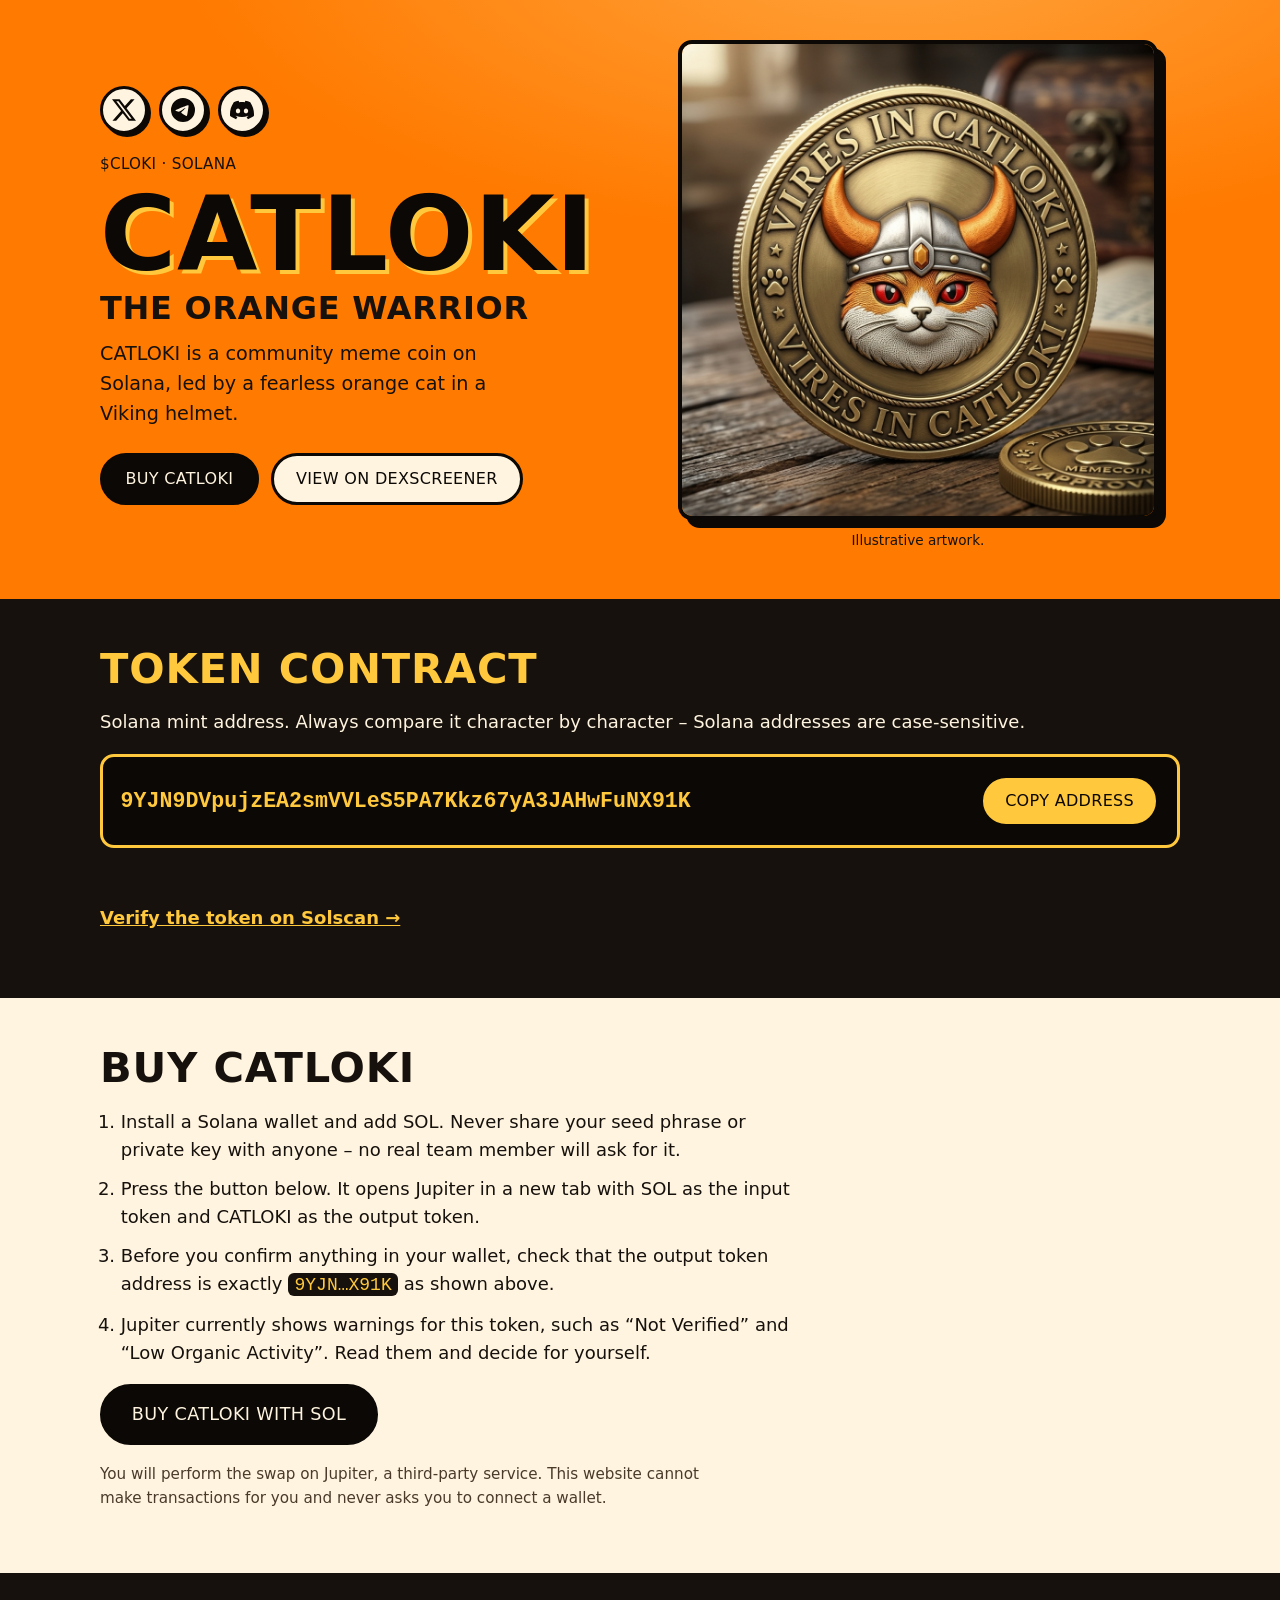
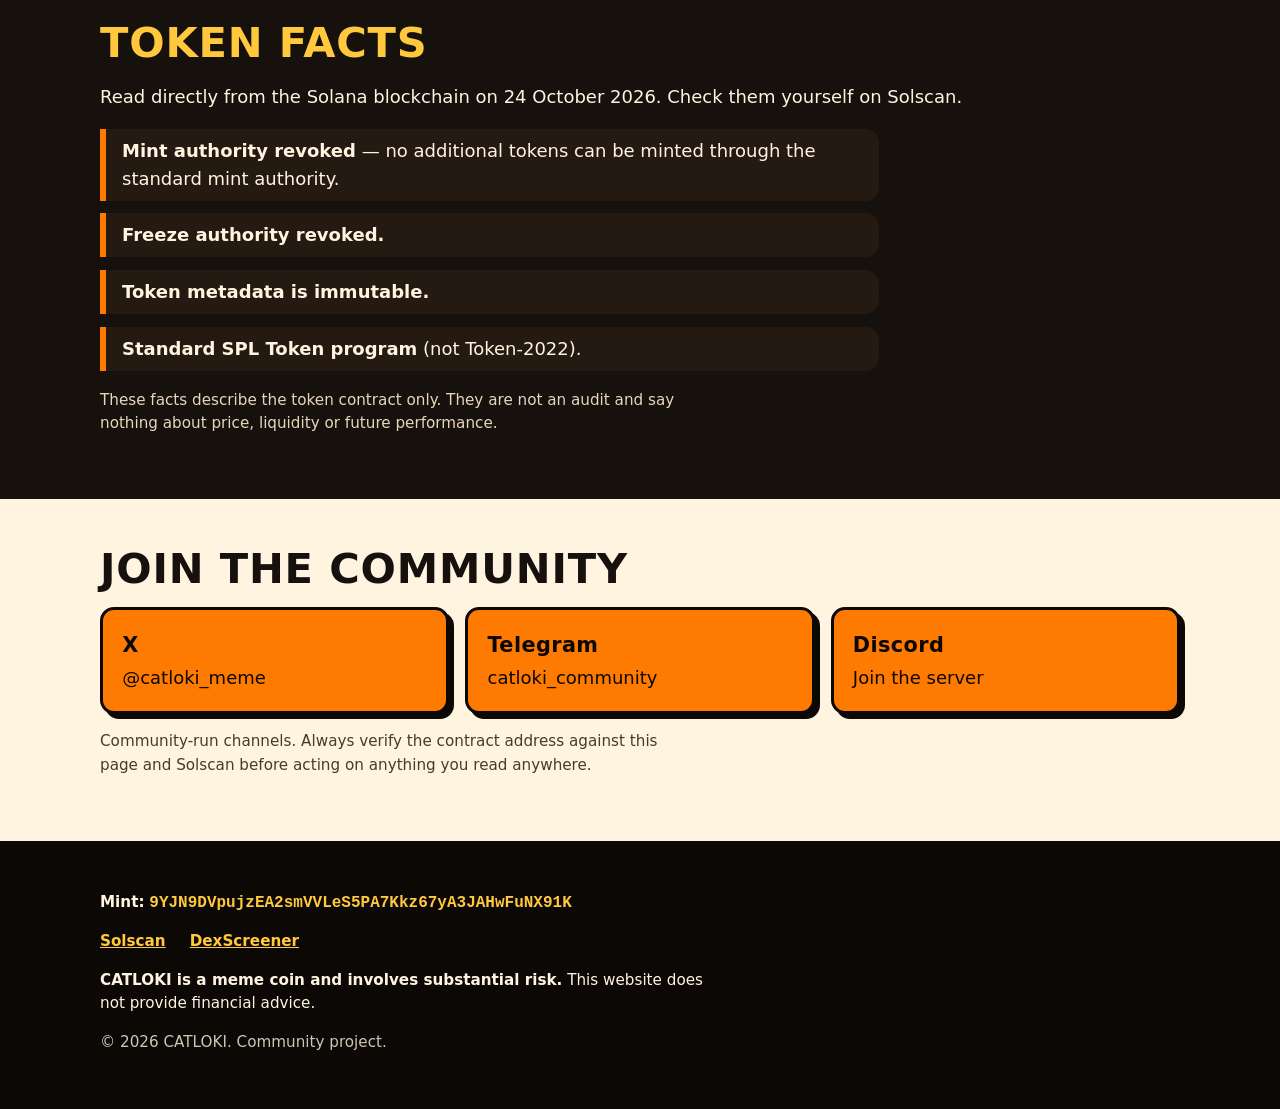
==== index.html @ e26f4685 "Initial CATLOKI website Co-Authored-By: Claude Sonnet 5.5 <noreply@anthropic.com>" ====
<!doctype html>
<html lang="en">
<head>
  <meta charset="utf-8">
  <meta name="viewport" content="width=device-width, initial-scale=1">
  <title>CATLOKI (CLOKI) – The Orange Warrior on Solana</title>
  <meta name="description" content="CATLOKI is a community meme coin on Solana. Check the mint address, verify the token on Solscan and join the community. Meme coin, not financial advice.">
  <meta name="theme-color" content="#ff7a00">
  <link rel="canonical" href="https://catloki.com/">
  <link rel="icon" type="image/png" href="assets/favicon-128.png">
  <meta property="og:type" content="website">
  <meta property="og:title" content="CATLOKI (CLOKI) – The Orange Warrior on Solana">
  <meta property="og:description" content="A community meme coin on Solana. Verify the contract address before you do anything.">
  <meta property="og:url" content="https://catloki.com/">
  <meta property="og:image" content="https://catloki.com/assets/catloki-coin-3d.png">
  <meta name="twitter:card" content="summary">
  <meta name="twitter:title" content="CATLOKI (CLOKI) – The Orange Warrior on Solana">
  <meta name="twitter:image" content="https://catloki.com/assets/catloki-coin-3d.png">
  <link rel="stylesheet" href="css/style.css">
</head>
<body>
  <a class="skip" href="#contract">Skip to contract address</a>

  <header class="hero">
    <div class="wrap hero-grid">
      <div class="hero-copy">
        <nav class="social-top" aria-label="Community links">
        <a class="social-ico" href="https://x.com/catloki_meme" target="_blank" rel="noopener noreferrer" aria-label="CATLOKI on X" title="CATLOKI on X"><svg viewBox="0 0 24 24" width="24" height="24" aria-hidden="true" focusable="false"><path fill="currentColor" d="M18.901 1.153h3.68l-8.04 9.19L24 22.846h-7.406l-5.8-7.584-6.638 7.584H.474l8.6-9.83L0 1.154h7.594l5.243 6.932ZM17.61 20.644h2.039L6.486 3.24H4.298Z"/></svg></a>
        <a class="social-ico" href="https://t.me/catloki_community" target="_blank" rel="noopener noreferrer" aria-label="CATLOKI on Telegram" title="CATLOKI on Telegram"><svg viewBox="0 0 24 24" width="24" height="24" aria-hidden="true" focusable="false"><path fill="currentColor" d="M11.944 0A12 12 0 0 0 0 12a12 12 0 0 0 12 12 12 12 0 0 0 12-12A12 12 0 0 0 12 0a12 12 0 0 0-.056 0zm4.962 7.224c.1-.002.321.023.465.14a.506.506 0 0 1 .171.325c.016.093.036.306.02.472-.18 1.898-.962 6.502-1.36 8.627-.168.9-.499 1.201-.82 1.23-.696.065-1.225-.46-1.9-.902-1.056-.693-1.653-1.124-2.678-1.8-1.185-.78-.417-1.21.258-1.91.177-.184 3.247-2.977 3.307-3.23.007-.032.014-.15-.056-.212s-.174-.041-.249-.024c-.106.024-1.793 1.14-5.061 3.345-.48.33-.913.49-1.302.48-.428-.008-1.252-.241-1.865-.44-.752-.245-1.349-.374-1.297-.789.027-.216.325-.437.893-.663 3.498-1.524 5.83-2.529 6.998-3.014 3.332-1.386 4.025-1.627 4.476-1.635z"/></svg></a>
        <a class="social-ico" href="https://discord.gg/zsGhhvhjka" target="_blank" rel="noopener noreferrer" aria-label="CATLOKI on Discord" title="CATLOKI on Discord"><svg viewBox="0 0 24 24" width="24" height="24" aria-hidden="true" focusable="false"><path fill="currentColor" d="M20.317 4.3698a19.7913 19.7913 0 00-4.8851-1.5152.0741.0741 0 00-.0785.0371c-.211.3753-.4447.8648-.6083 1.2495-1.8447-.2762-3.68-.2762-5.4868 0-.1636-.3933-.4058-.8742-.6177-1.2495a.077.077 0 00-.0785-.037 19.7363 19.7363 0 00-4.8852 1.515.0699.0699 0 00-.0321.0277C.5334 9.0458-.319 13.5799.0992 18.0578a.0824.0824 0 00.0312.0561c2.0528 1.5076 4.0413 2.4228 5.9929 3.0294a.0777.0777 0 00.0842-.0276c.4616-.6304.8731-1.2952 1.226-1.9942a.076.076 0 00-.0416-.1057c-.6528-.2476-1.2743-.5495-1.8722-.8923a.077.077 0 01-.0076-.1277c.1258-.0943.2517-.1923.3718-.2914a.0743.0743 0 01.0776-.0105c3.9278 1.7933 8.18 1.7933 12.0614 0a.0739.0739 0 01.0785.0095c.1202.099.246.1981.3728.2924a.077.077 0 01-.0066.1276 12.2986 12.2986 0 01-1.873.8914.0766.0766 0 00-.0407.1067c.3604.698.7719 1.3628 1.225 1.9932a.076.076 0 00.0842.0286c1.961-.6067 3.9495-1.5219 6.0023-3.0294a.077.077 0 00.0313-.0552c.5004-5.177-.8382-9.6739-3.5485-13.6604a.061.061 0 00-.0312-.0286zM8.02 15.3312c-1.1825 0-2.1569-1.0857-2.1569-2.419 0-1.3332.9555-2.4189 2.157-2.4189 1.2108 0 2.1757 1.0952 2.1568 2.419 0 1.3332-.9555 2.4189-2.1569 2.4189zm7.9748 0c-1.1825 0-2.1569-1.0857-2.1569-2.419 0-1.3332.9554-2.4189 2.1569-2.4189 1.2108 0 2.1757 1.0952 2.1568 2.419 0 1.3332-.946 2.4189-2.1568 2.4189Z"/></svg></a>
        </nav>
        <p class="eyebrow">$CLOKI &middot; Solana</p>
        <h1><span class="word">CATLOKI</span><span class="tag">THE ORANGE WARRIOR</span></h1>
        <p class="lead">CATLOKI is a community meme coin on Solana, led by a fearless orange cat in a Viking helmet.</p>
        <p class="cta-row">
          <a class="btn btn-primary" href="#buy">BUY CATLOKI</a>
          <a class="btn btn-secondary" id="dexscreener-cta" href="https://dexscreener.com/solana/DnWUJKTfa6FLyyU9wyEUUSgaQe94zfMzuGxfryHNkA8P" target="_blank" rel="noopener noreferrer">VIEW ON DEXSCREENER</a>
        </p>
      </div>
      <figure class="hero-art">
        <img src="assets/catloki-coin-3d.png" width="1024" height="1024" decoding="async" fetchpriority="high" alt="CATLOKI 3D bronze coin emblem featuring the Viking cat and the inscription VIRES IN CATLOKI">
        <figcaption>Illustrative artwork.</figcaption>
      </figure>
    </div>
  </header>

  <main>
    <section id="contract" class="panel dark" aria-labelledby="contract-h">
      <div class="wrap">
        <h2 id="contract-h">TOKEN CONTRACT</h2>
        <p>Solana mint address. Always compare it character by character &ndash; Solana addresses are case-sensitive.</p>
        <div class="contract-box">
          <code id="mint" class="mint">9YJN9DVpujzEA2smVVLeS5PA7Kkz67yA3JAHwFuNX91K</code>
          <button type="button" class="btn btn-gold" id="copy-btn" data-copy="9YJN9DVpujzEA2smVVLeS5PA7Kkz67yA3JAHwFuNX91K">COPY ADDRESS</button>
        </div>
        <p id="copy-status" class="status" role="status" aria-live="polite"></p>
        <p><a class="link" href="https://solscan.io/token/9YJN9DVpujzEA2smVVLeS5PA7Kkz67yA3JAHwFuNX91K" target="_blank" rel="noopener noreferrer">Verify the token on Solscan &rarr;</a></p>
      </div>
    </section>

    <section id="buy" class="panel light" aria-labelledby="buy-h">
      <div class="wrap">
        <h2 id="buy-h">BUY CATLOKI</h2>
        <ol class="steps">
          <li>Install a Solana wallet and add SOL. Never share your seed phrase or private key with anyone &ndash; no real team member will ask for it.</li>
          <li>Press the button below. It opens Jupiter in a new tab with SOL as the input token and CATLOKI as the output token.</li>
          <li>Before you confirm anything in your wallet, check that the output token address is exactly <code class="inline">9YJN…X91K</code> as shown above.</li>
          <li>Jupiter currently shows warnings for this token, such as &ldquo;Not Verified&rdquo; and &ldquo;Low Organic Activity&rdquo;. Read them and decide for yourself.</li>
        </ol>
        <p><a class="btn btn-primary btn-wide" id="jupiter-btn" href="https://jup.ag/swap?sell=So11111111111111111111111111111111111111112&amp;buy=9YJN9DVpujzEA2smVVLeS5PA7Kkz67yA3JAHwFuNX91K" target="_blank" rel="noopener noreferrer">BUY CATLOKI WITH SOL</a></p>
        <p class="note">You will perform the swap on Jupiter, a third-party service. This website cannot make transactions for you and never asks you to connect a wallet.</p>
      </div>
    </section>

    <section id="facts" class="panel dark" aria-labelledby="facts-h">
      <div class="wrap">
        <h2 id="facts-h">TOKEN FACTS</h2>
        <p>Read directly from the Solana blockchain on 24 October 2026. Check them yourself on Solscan.</p>
        <ul class="facts">
          <li><strong>Mint authority revoked</strong> &mdash; no additional tokens can be minted through the standard mint authority.</li>
          <li><strong>Freeze authority revoked.</strong></li>
          <li><strong>Token metadata is immutable.</strong></li>
          <li><strong>Standard SPL Token program</strong> (not Token-2022).</li>
        </ul>
        <p class="note-dark">These facts describe the token contract only. They are not an audit and say nothing about price, liquidity or future performance.</p>
      </div>
    </section>

    <section id="community" class="panel light" aria-labelledby="community-h">
      <div class="wrap">
        <h2 id="community-h">JOIN THE COMMUNITY</h2>
        <ul class="cards">
          <li><a class="card" href="https://x.com/catloki_meme" target="_blank" rel="noopener noreferrer"><strong>X</strong><span>@catloki_meme</span></a></li>
          <li><a class="card" href="https://t.me/catloki_community" target="_blank" rel="noopener noreferrer"><strong>Telegram</strong><span>catloki_community</span></a></li>
          <li><a class="card" href="https://discord.gg/zsGhhvhjka" target="_blank" rel="noopener noreferrer"><strong>Discord</strong><span>Join the server</span></a></li>
        </ul>
        <p class="note">Community-run channels. Always verify the contract address against this page and Solscan before acting on anything you read anywhere.</p>
      </div>
    </section>
  </main>

  <footer class="footer">
    <div class="wrap">
      <p class="footer-mint"><span>Mint:</span> <code>9YJN9DVpujzEA2smVVLeS5PA7Kkz67yA3JAHwFuNX91K</code></p>
      <p class="footer-links">
        <a href="https://solscan.io/token/9YJN9DVpujzEA2smVVLeS5PA7Kkz67yA3JAHwFuNX91K" target="_blank" rel="noopener noreferrer">Solscan</a>
        <a href="https://dexscreener.com/solana/DnWUJKTfa6FLyyU9wyEUUSgaQe94zfMzuGxfryHNkA8P" target="_blank" rel="noopener noreferrer">DexScreener</a>
      </p>
      <p class="risk"><strong>CATLOKI is a meme coin and involves substantial risk.</strong> This website does not provide financial advice.</p>
      <p class="copy">&copy; 2026 CATLOKI. Community project.</p>
    </div>
  </footer>
  <script src="js/main.js" defer></script>
</body>
</html>
---- css/style.css ----
:root{--orange:#ff7a00;--orange-d:#e85d00;--charcoal:#16110c;--black:#0b0805;--gold:#ffc83d;--cream:#fff4e0;--r:14px}
*{box-sizing:border-box}
html{scroll-behavior:smooth}
body{margin:0;background:var(--orange);color:var(--charcoal);font:18px/1.55 system-ui,-apple-system,"Segoe UI",Roboto,Helvetica,Arial,sans-serif;-webkit-text-size-adjust:100%}
h1,h2,.btn,.eyebrow,.card strong{font-family:"Arial Black","Impact",system-ui,sans-serif;letter-spacing:.02em}
.wrap{width:min(1080px,100% - 2rem);margin-inline:auto}
.skip{position:absolute;left:-999px;top:0;background:var(--black);color:#fff;padding:.6rem 1rem;z-index:10}
.skip:focus{left:.5rem;top:.5rem}
a:focus-visible,button:focus-visible{outline:3px solid var(--black);outline-offset:3px}
.dark a:focus-visible,.footer a:focus-visible,.dark button:focus-visible{outline-color:var(--gold)}

.hero{padding:2.5rem 0 3rem;background:radial-gradient(1200px 500px at 70% -10%,#ffa43d 0,transparent 60%),var(--orange)}
.hero-grid{display:grid;gap:2rem;align-items:center}
.eyebrow{margin:0 0 .5rem;font-size:.95rem;text-transform:uppercase}
h1{margin:0 0 1rem;line-height:.95}
h1 .word{display:block;font-size:clamp(3rem,13vw,6.5rem);color:var(--black);text-shadow:4px 4px 0 var(--gold)}
h1 .tag{display:block;margin-top:.6rem;font-size:clamp(1.15rem,4.6vw,2rem);color:var(--charcoal)}
.lead{font-size:1.2rem;max-width:34ch;margin:0 0 1.5rem}
.cta-row{display:flex;flex-wrap:wrap;gap:.75rem;margin:0}
.hero-art{margin:0;justify-self:center;width:min(100%,480px)}
.hero-art figcaption{margin-top:.6rem;font-size:.85rem;text-align:center;color:var(--charcoal)}
.hero-art img{display:block;width:100%;height:auto;aspect-ratio:1/1;border:4px solid var(--black);border-radius:var(--r);box-shadow:8px 8px 0 var(--black);background:var(--black)}
@media (prefers-reduced-motion:no-preference){.hero-art{animation:float 6s ease-in-out infinite}@keyframes float{50%{transform:translateY(-8px)}}}
@media (min-width:860px){.hero-grid{grid-template-columns:1fr 1fr}}

.btn{display:inline-block;padding:.9rem 1.4rem;border:3px solid var(--black);border-radius:999px;text-decoration:none;font-size:1rem;cursor:pointer;line-height:1.1;text-align:center;transition:transform .12s}
.btn:hover{transform:translateY(-2px)}
.btn-primary{background:var(--black);color:var(--cream)}
.btn-secondary{background:var(--cream);color:var(--black)}
.btn-gold{background:var(--gold);color:var(--black)}
.btn-wide{padding:1.1rem 1.8rem;font-size:1.1rem}

.panel{padding:3rem 0}
.dark{background:var(--charcoal);color:var(--cream)}
.light{background:var(--cream);color:var(--charcoal)}
h2{margin:0 0 1rem;font-size:clamp(1.7rem,5vw,2.6rem);line-height:1.05}
.dark h2{color:var(--gold)}
.contract-box{display:flex;flex-direction:column;gap:1rem;background:var(--black);border:3px solid var(--gold);border-radius:var(--r);padding:1.1rem}
.mint,.footer code{font:600 1rem/1.4 ui-monospace,SFMono-Regular,Menlo,Consolas,monospace;word-break:break-all;color:var(--gold)}
.mint{font-size:clamp(.95rem,3.6vw,1.35rem)}
@media (min-width:760px){.contract-box{flex-direction:row;align-items:center;justify-content:space-between}}
.status{min-height:1.6em;font-weight:700;color:var(--gold);margin:.6rem 0}
.status.err{color:#ff9a8a}
.link{color:var(--gold);font-weight:700}
.steps{padding-left:1.3rem;max-width:62ch}
.steps li{margin-bottom:.7rem}
.inline{background:var(--charcoal);color:var(--gold);padding:.1rem .4rem;border-radius:6px;font-family:ui-monospace,Menlo,Consolas,monospace}
.note{max-width:62ch;font-size:.95rem;color:#4a3a2a}
.note-dark{max-width:62ch;font-size:.95rem;color:#e6d6bd}
.facts{list-style:none;padding:0;display:grid;gap:.8rem;max-width:68ch}
.facts li{border-left:6px solid var(--orange);padding:.5rem 0 .5rem 1rem;background:#241a11;border-radius:0 var(--r) var(--r) 0}
.cards{list-style:none;padding:0;margin:0 0 1rem;display:grid;gap:1rem}
@media (min-width:700px){.cards{grid-template-columns:repeat(3,1fr)}}
.card{display:flex;flex-direction:column;gap:.2rem;padding:1.2rem;border:3px solid var(--black);border-radius:var(--r);background:var(--orange);color:var(--black);text-decoration:none;box-shadow:5px 5px 0 var(--black);height:100%}
a.card:hover{transform:translate(-2px,-2px)}
.card strong{font-size:1.3rem}
.card-off{background:#e8dcc6;border-style:dashed;box-shadow:none;color:#5b4b38}
.footer{background:var(--black);color:var(--cream);padding:2.2rem 0 2.6rem;font-size:.95rem}
.footer a{color:var(--gold);margin-right:1.2rem;font-weight:700}
.footer-mint span{font-weight:700}
.risk{max-width:64ch}
.copy{opacity:.8}


.social-top{display:flex;gap:.7rem;margin:0 0 1.2rem}
.social-ico{display:inline-flex;align-items:center;justify-content:center;width:48px;height:48px;border:3px solid var(--black);border-radius:50%;background:var(--cream);color:var(--black);box-shadow:3px 3px 0 var(--black);transition:transform .12s,background .12s}
.social-ico svg{width:24px;height:24px;display:block}
.social-ico:hover{background:var(--gold);transform:translate(-2px,-2px)}
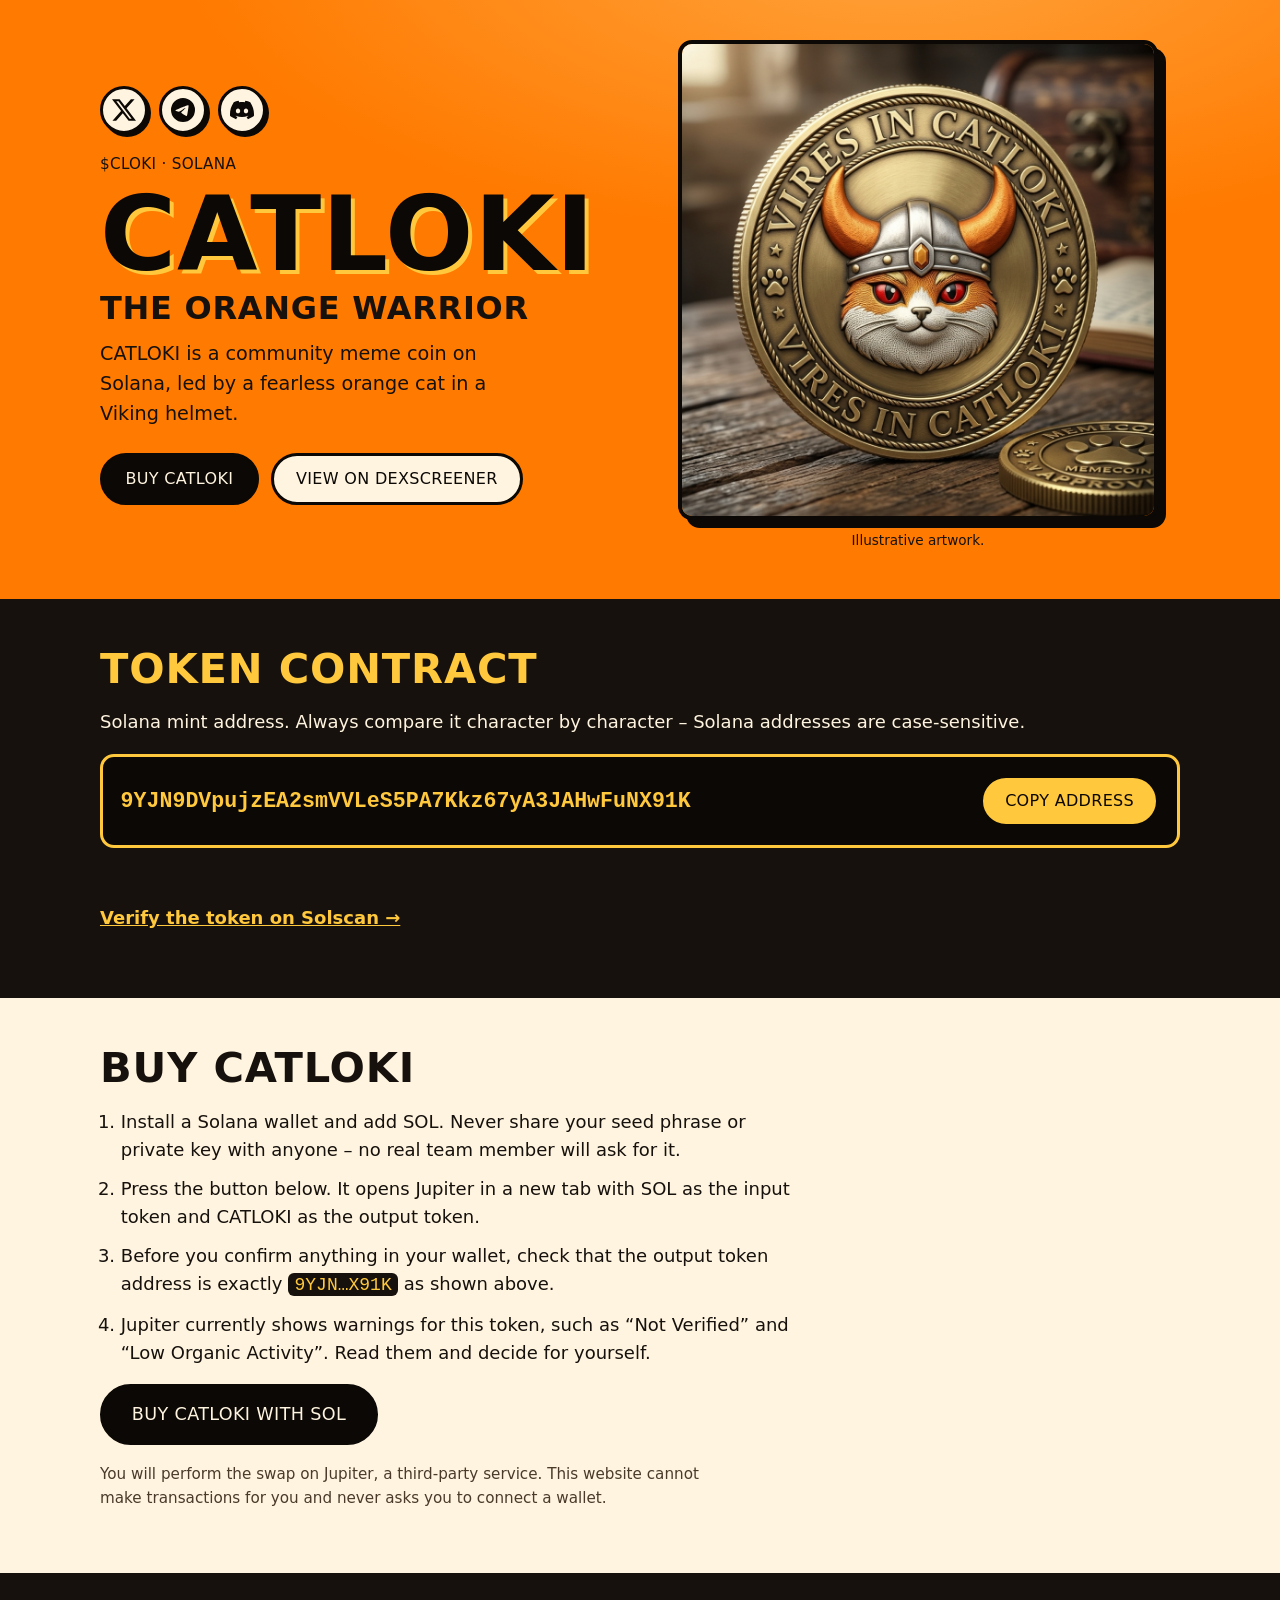
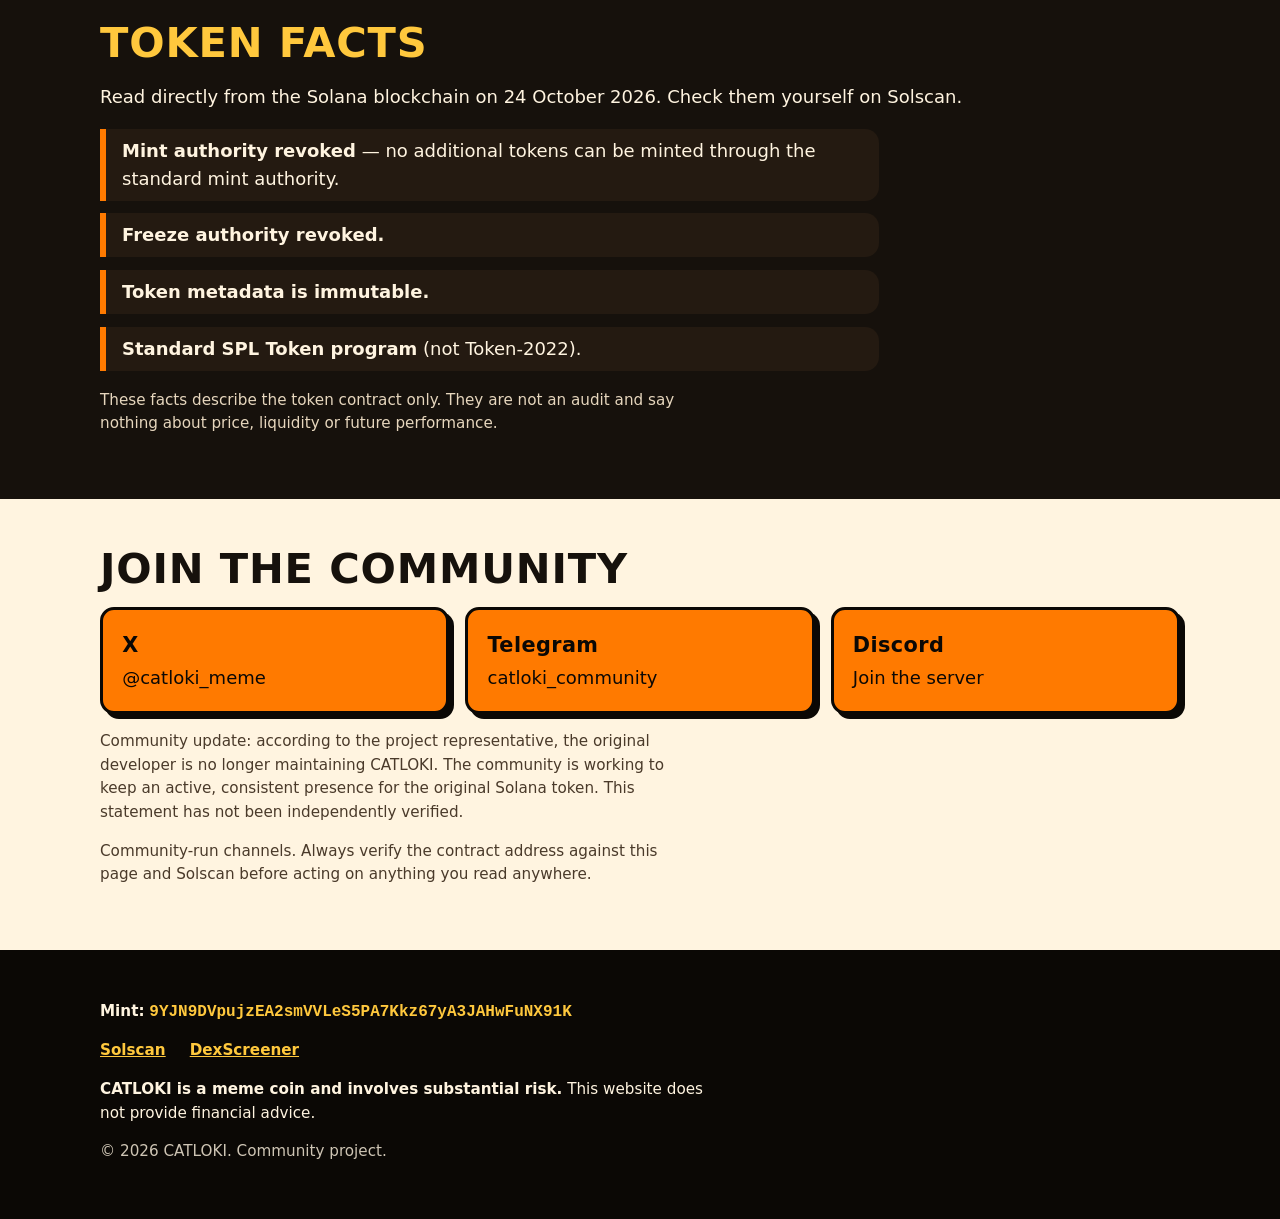
==== commit 83f14bc2: "Add community update note to website Co-Authored-By: Claude Sonnet 5.5 <noreply@anthropic.com>" ====
--- a/index.html
+++ b/index.html
@@ -94,6 +94,7 @@
           <li><a class="card" href="https://t.me/catloki_community" target="_blank" rel="noopener noreferrer"><strong>Telegram</strong><span>catloki_community</span></a></li>
           <li><a class="card" href="https://discord.gg/zsGhhvhjka" target="_blank" rel="noopener noreferrer"><strong>Discord</strong><span>Join the server</span></a></li>
         </ul>
+        <p class="note">Community update: according to the project representative, the original developer is no longer maintaining CATLOKI. The community is working to keep an active, consistent presence for the original Solana token. This statement has not been independently verified.</p>
         <p class="note">Community-run channels. Always verify the contract address against this page and Solscan before acting on anything you read anywhere.</p>
       </div>
     </section>
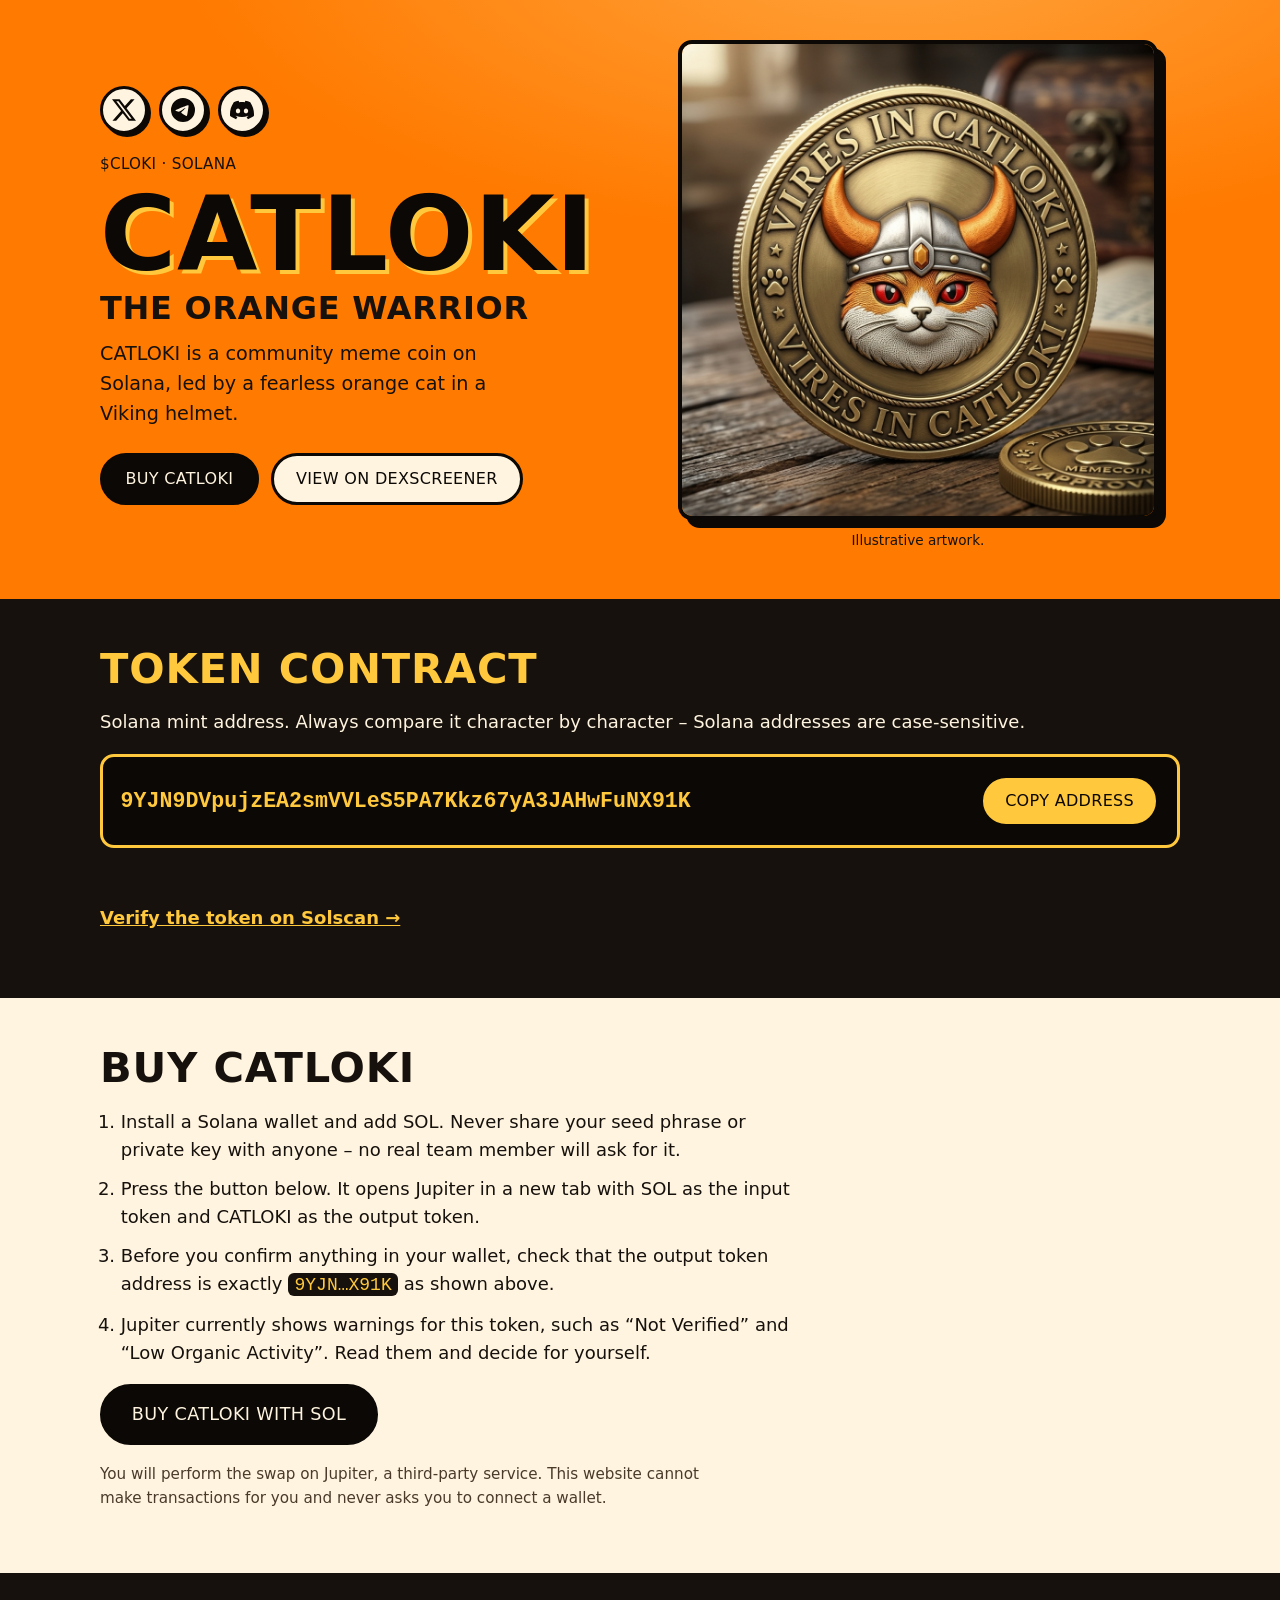
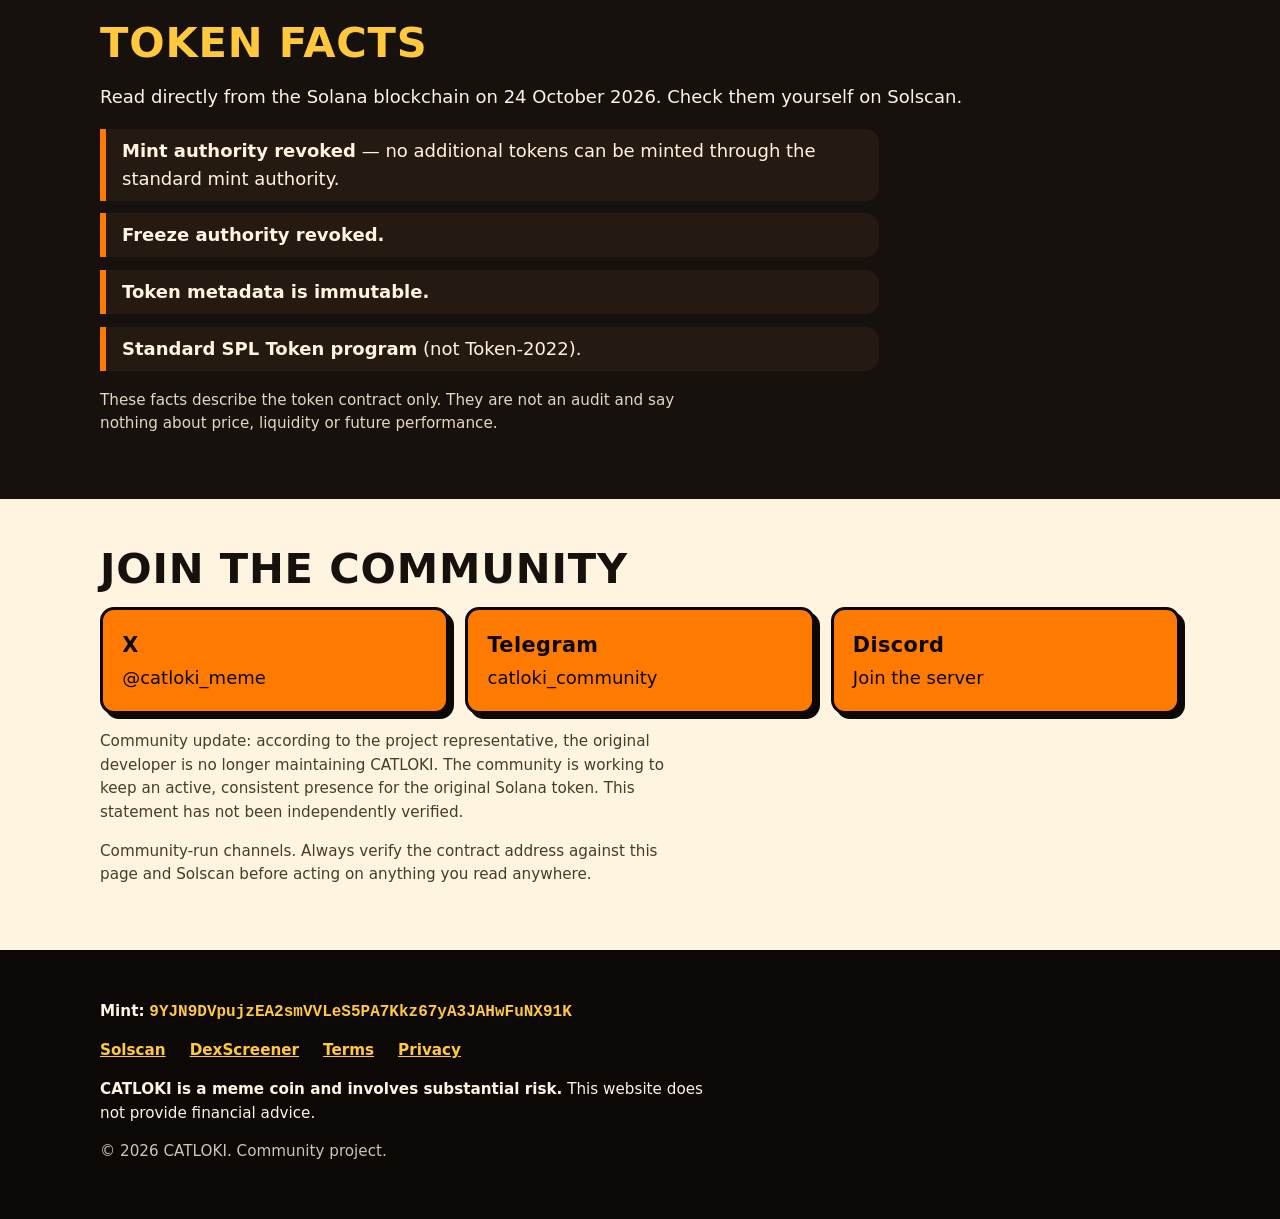
==== commit 0fc77832: "Add Terms of Service and Privacy Policy pages Co-Authored-By: Claude Sonnet 5.5 <noreply@anthropic.c" ====
--- a/index.html
+++ b/index.html
@@ -106,6 +106,8 @@
       <p class="footer-links">
         <a href="https://solscan.io/token/9YJN9DVpujzEA2smVVLeS5PA7Kkz67yA3JAHwFuNX91K" target="_blank" rel="noopener noreferrer">Solscan</a>
         <a href="https://dexscreener.com/solana/DnWUJKTfa6FLyyU9wyEUUSgaQe94zfMzuGxfryHNkA8P" target="_blank" rel="noopener noreferrer">DexScreener</a>
+        <a href="terms.html">Terms</a>
+        <a href="privacy.html">Privacy</a>
       </p>
       <p class="risk"><strong>CATLOKI is a meme coin and involves substantial risk.</strong> This website does not provide financial advice.</p>
       <p class="copy">&copy; 2026 CATLOKI. Community project.</p>
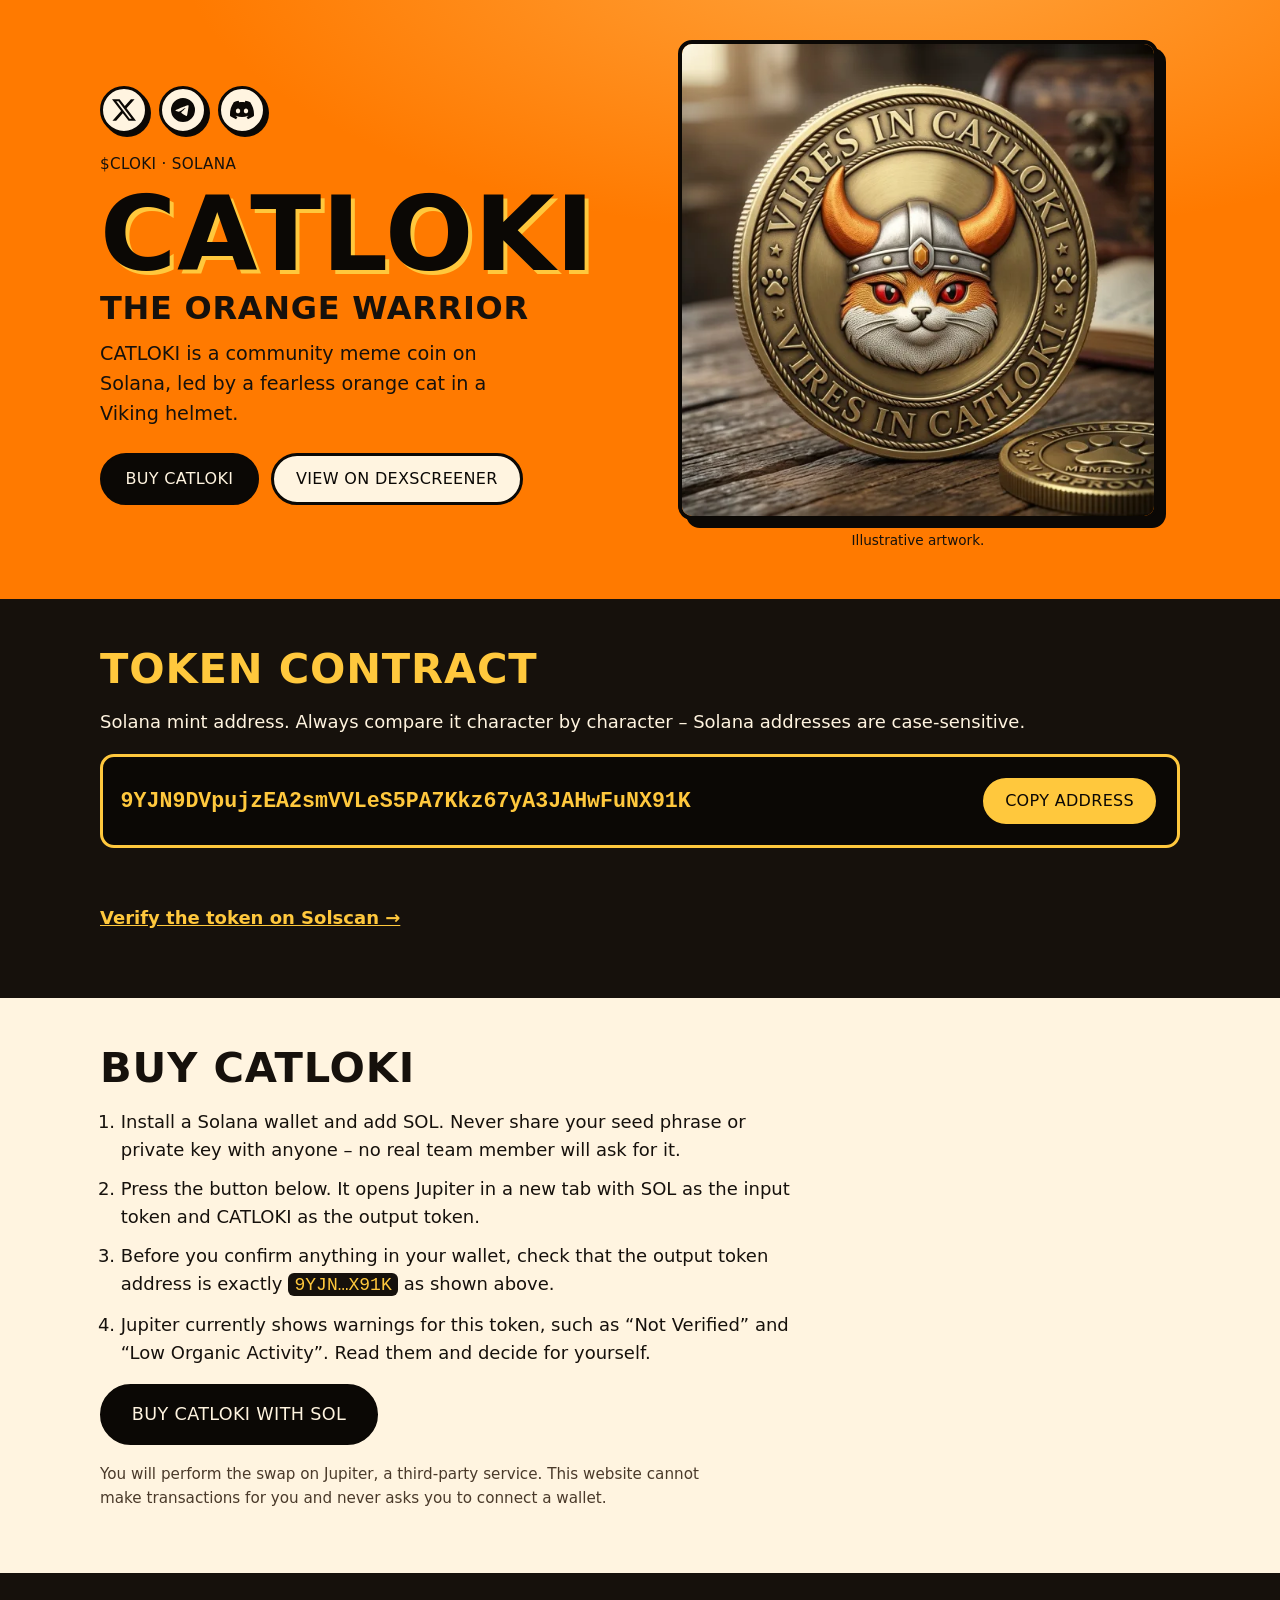
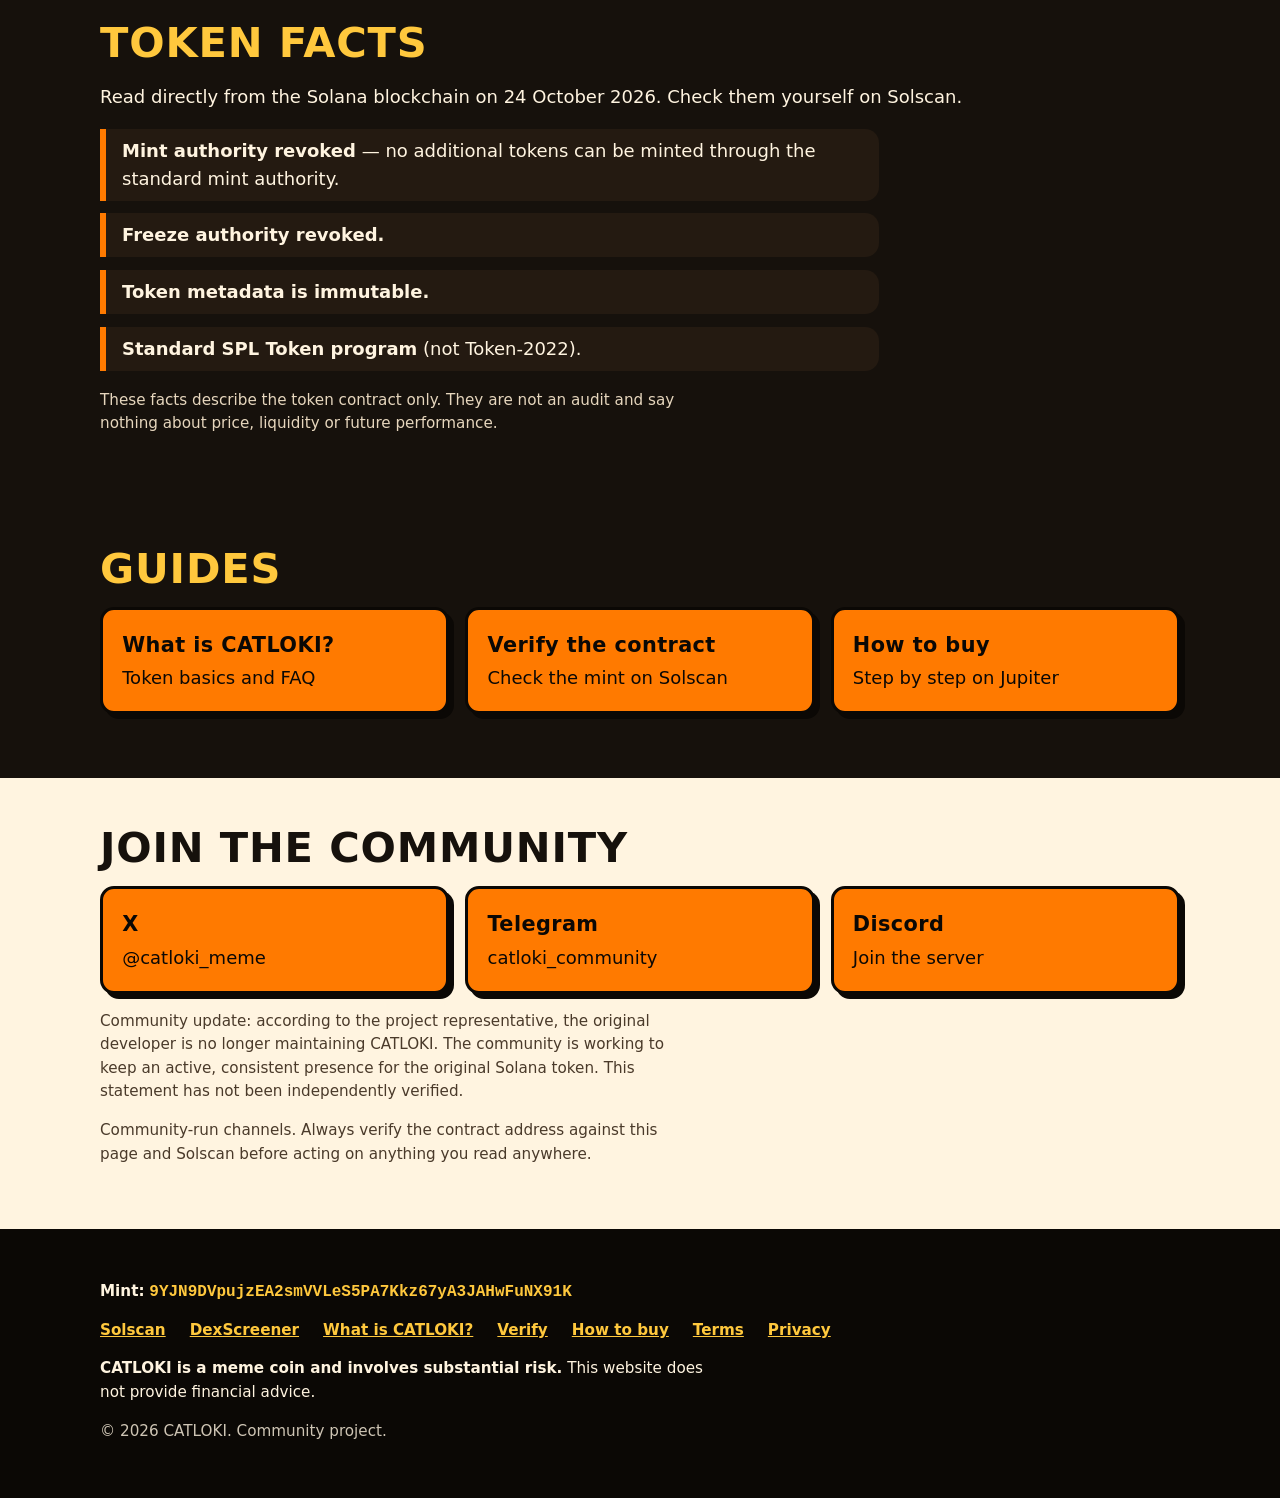
==== commit 69418071: "Add guide pages, lighter images, share image and 404 page - what-is-catloki, how-to-verify, how-to-b" ====
--- a/index.html
+++ b/index.html
@@ -12,10 +12,47 @@
   <meta property="og:title" content="CATLOKI (CLOKI) – The Orange Warrior on Solana">
   <meta property="og:description" content="A community meme coin on Solana. Verify the contract address before you do anything.">
   <meta property="og:url" content="https://catloki.com/">
-  <meta property="og:image" content="https://catloki.com/assets/catloki-coin-3d.png">
-  <meta name="twitter:card" content="summary">
+  <meta property="og:image" content="https://catloki.com/assets/catloki-share-1200x630.jpg">
+  <meta property="og:image:width" content="1200">
+  <meta property="og:image:height" content="630">
+  <meta property="og:site_name" content="CATLOKI">
+  <meta property="og:locale" content="en_US">
+  <meta property="og:image:alt" content="CATLOKI, the orange warrior: community meme coin on Solana, with the Viking cat coin">
+  <meta name="twitter:card" content="summary_large_image">
+  <meta name="twitter:site" content="@catloki_meme">
   <meta name="twitter:title" content="CATLOKI (CLOKI) – The Orange Warrior on Solana">
-  <meta name="twitter:image" content="https://catloki.com/assets/catloki-coin-3d.png">
+  <meta name="twitter:description" content="A community meme coin on Solana. Verify the contract address before you do anything.">
+  <meta name="twitter:image" content="https://catloki.com/assets/catloki-share-1200x630.jpg">
+  <meta name="twitter:image:alt" content="CATLOKI, the orange warrior: community meme coin on Solana, with the Viking cat coin">
+  <meta name="robots" content="index, follow, max-image-preview:large">
+  <script type="application/ld+json">
+  {
+    "@context": "https://schema.org",
+    "@graph": [
+      {
+        "@type": "WebSite",
+        "@id": "https://catloki.com/#website",
+        "url": "https://catloki.com/",
+        "name": "CATLOKI (CLOKI)",
+        "description": "Community meme coin on Solana. Meme coin, not financial advice.",
+        "inLanguage": "en"
+      },
+      {
+        "@type": "Organization",
+        "@id": "https://catloki.com/#community",
+        "name": "CATLOKI Community",
+        "url": "https://catloki.com/",
+        "logo": "https://catloki.com/assets/favicon-128.png",
+        "sameAs": [
+          "https://x.com/catloki_meme",
+          "https://t.me/catloki_community",
+          "https://discord.gg/zsGhhvhjka",
+          "https://www.tiktok.com/@catloki_community"
+        ]
+      }
+    ]
+  }
+  </script>
   <link rel="stylesheet" href="css/style.css">
 </head>
 <body>
@@ -38,7 +75,10 @@
         </p>
       </div>
       <figure class="hero-art">
-        <img src="assets/catloki-coin-3d.png" width="1024" height="1024" decoding="async" fetchpriority="high" alt="CATLOKI 3D bronze coin emblem featuring the Viking cat and the inscription VIRES IN CATLOKI">
+        <picture>
+          <source type="image/webp" srcset="assets/catloki-coin-3d-600.webp 600w, assets/catloki-coin-3d.webp 1024w" sizes="(min-width: 860px) 480px, 100vw">
+          <img src="assets/catloki-coin-3d.png" width="1024" height="1024" decoding="async" fetchpriority="high" alt="CATLOKI 3D bronze coin emblem featuring the Viking cat and the inscription VIRES IN CATLOKI">
+        </picture>
         <figcaption>Illustrative artwork.</figcaption>
       </figure>
     </div>
@@ -86,6 +126,17 @@
       </div>
     </section>
 
+    <section id="guides" class="panel dark" aria-labelledby="guides-h">
+      <div class="wrap">
+        <h2 id="guides-h">GUIDES</h2>
+        <ul class="cards">
+          <li><a class="card" href="what-is-catloki.html"><strong>What is CATLOKI?</strong><span>Token basics and FAQ</span></a></li>
+          <li><a class="card" href="how-to-verify.html"><strong>Verify the contract</strong><span>Check the mint on Solscan</span></a></li>
+          <li><a class="card" href="how-to-buy.html"><strong>How to buy</strong><span>Step by step on Jupiter</span></a></li>
+        </ul>
+      </div>
+    </section>
+
     <section id="community" class="panel light" aria-labelledby="community-h">
       <div class="wrap">
         <h2 id="community-h">JOIN THE COMMUNITY</h2>
@@ -106,6 +157,9 @@
       <p class="footer-links">
         <a href="https://solscan.io/token/9YJN9DVpujzEA2smVVLeS5PA7Kkz67yA3JAHwFuNX91K" target="_blank" rel="noopener noreferrer">Solscan</a>
         <a href="https://dexscreener.com/solana/DnWUJKTfa6FLyyU9wyEUUSgaQe94zfMzuGxfryHNkA8P" target="_blank" rel="noopener noreferrer">DexScreener</a>
+        <a href="what-is-catloki.html">What is CATLOKI?</a>
+        <a href="how-to-verify.html">Verify</a>
+        <a href="how-to-buy.html">How to buy</a>
         <a href="terms.html">Terms</a>
         <a href="privacy.html">Privacy</a>
       </p>
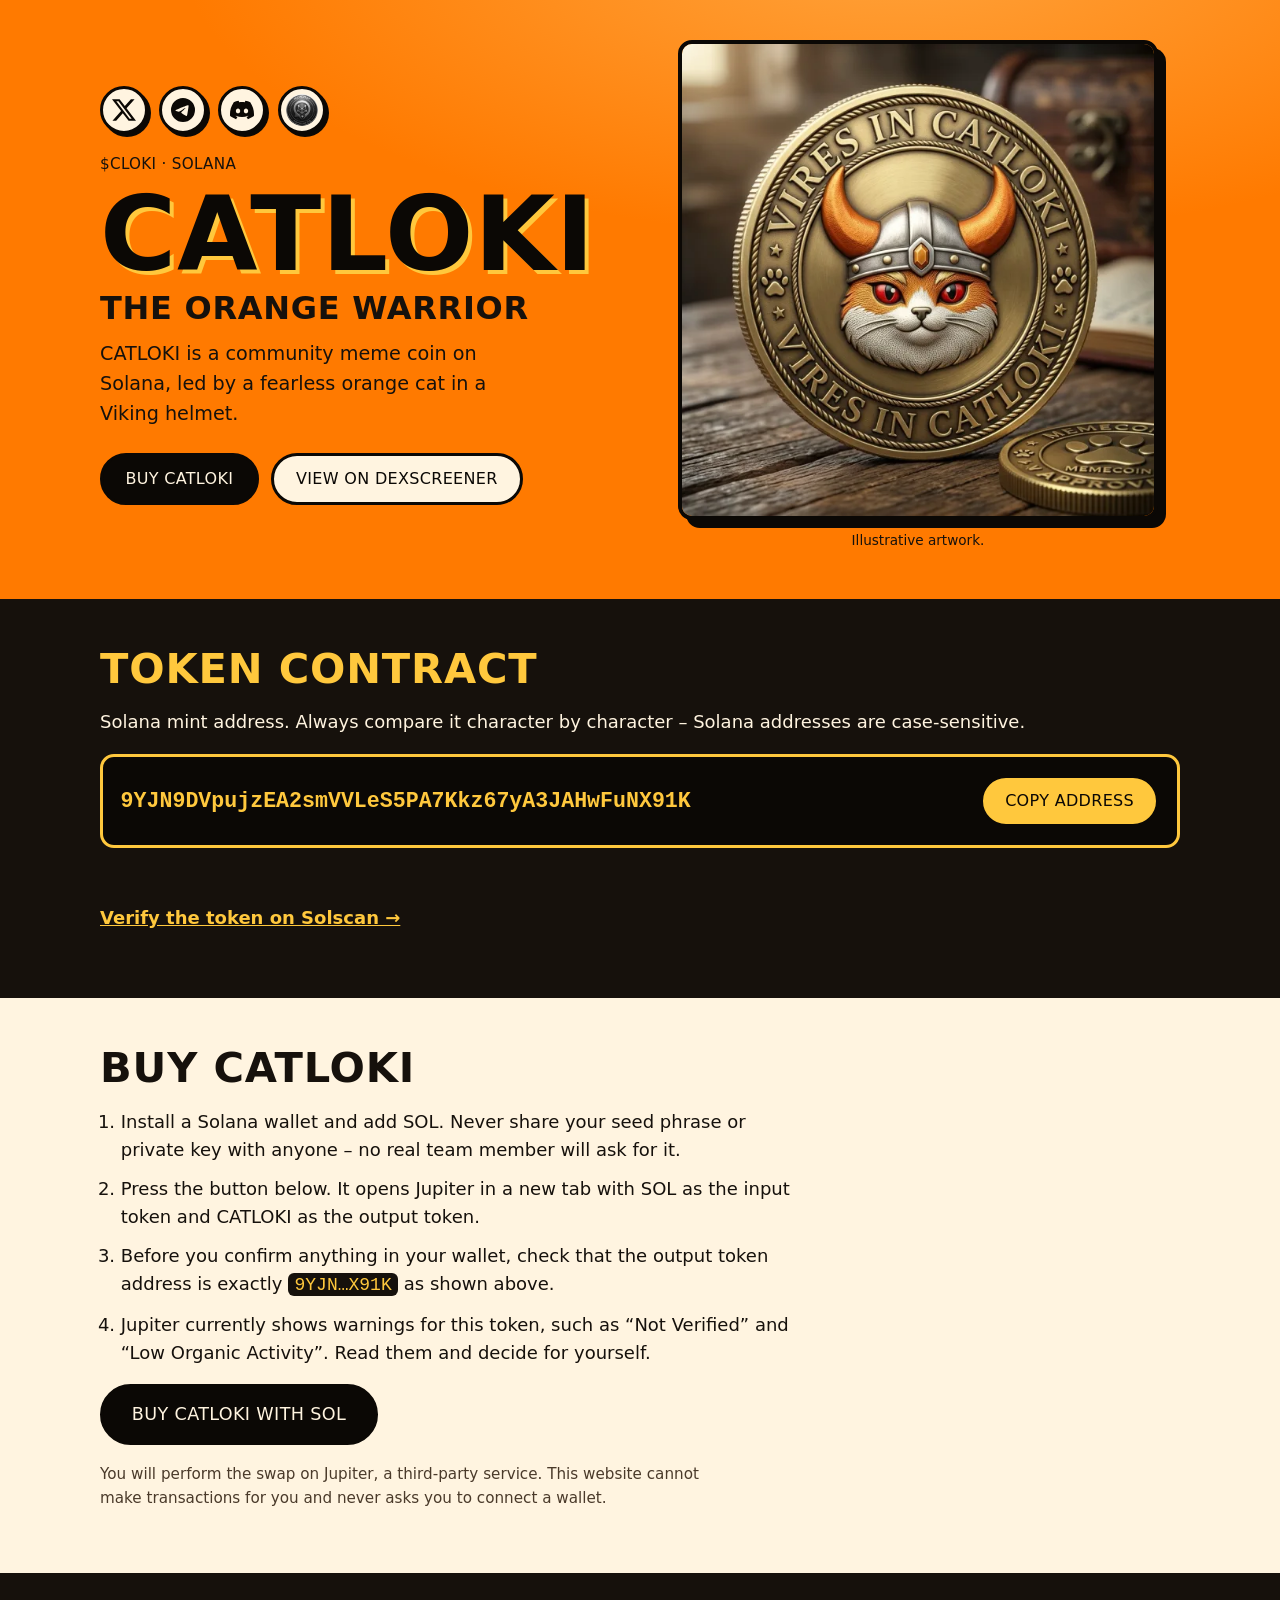
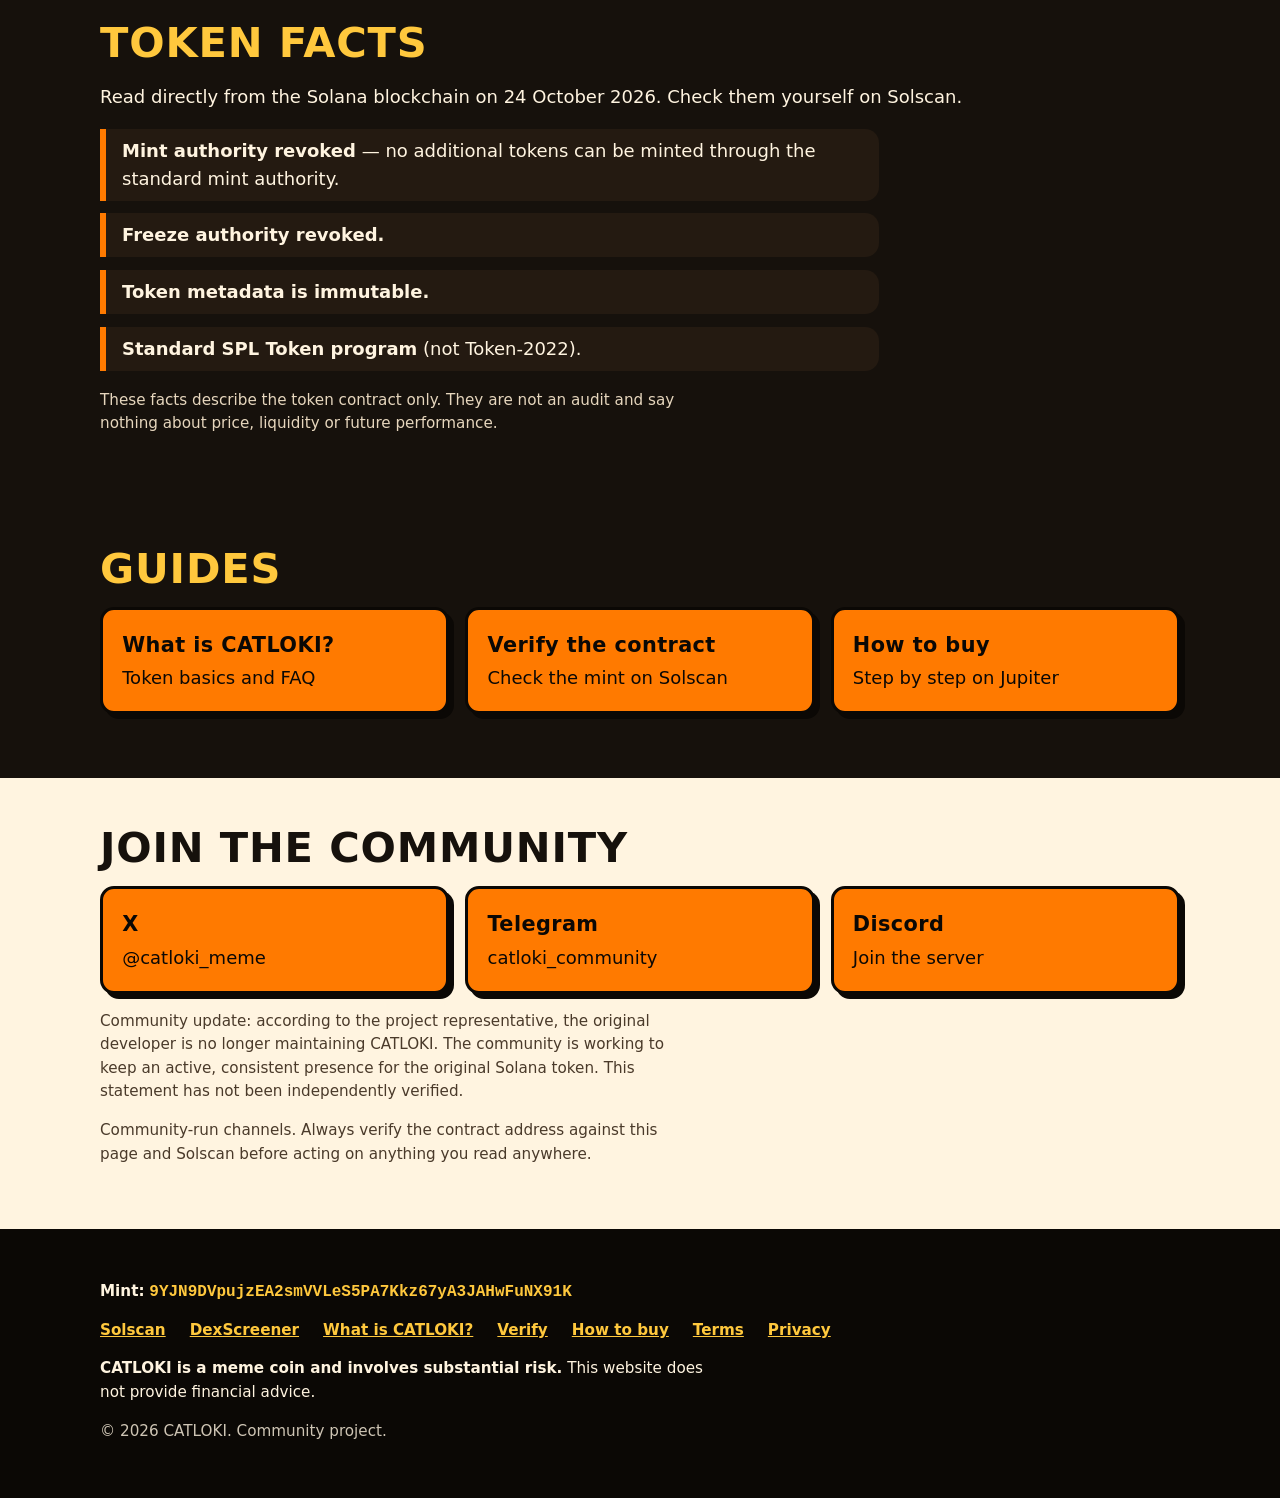
==== commit 484a759c: "Add MemeMap coin icon to social links Co-Authored-By: Claude Sonnet 5.5 <noreply@anthropic.com>" ====
--- a/index.html
+++ b/index.html
@@ -65,6 +65,7 @@
         <a class="social-ico" href="https://x.com/catloki_meme" target="_blank" rel="noopener noreferrer" aria-label="CATLOKI on X" title="CATLOKI on X"><svg viewBox="0 0 24 24" width="24" height="24" aria-hidden="true" focusable="false"><path fill="currentColor" d="M18.901 1.153h3.68l-8.04 9.19L24 22.846h-7.406l-5.8-7.584-6.638 7.584H.474l8.6-9.83L0 1.154h7.594l5.243 6.932ZM17.61 20.644h2.039L6.486 3.24H4.298Z"/></svg></a>
         <a class="social-ico" href="https://t.me/catloki_community" target="_blank" rel="noopener noreferrer" aria-label="CATLOKI on Telegram" title="CATLOKI on Telegram"><svg viewBox="0 0 24 24" width="24" height="24" aria-hidden="true" focusable="false"><path fill="currentColor" d="M11.944 0A12 12 0 0 0 0 12a12 12 0 0 0 12 12 12 12 0 0 0 12-12A12 12 0 0 0 12 0a12 12 0 0 0-.056 0zm4.962 7.224c.1-.002.321.023.465.14a.506.506 0 0 1 .171.325c.016.093.036.306.02.472-.18 1.898-.962 6.502-1.36 8.627-.168.9-.499 1.201-.82 1.23-.696.065-1.225-.46-1.9-.902-1.056-.693-1.653-1.124-2.678-1.8-1.185-.78-.417-1.21.258-1.91.177-.184 3.247-2.977 3.307-3.23.007-.032.014-.15-.056-.212s-.174-.041-.249-.024c-.106.024-1.793 1.14-5.061 3.345-.48.33-.913.49-1.302.48-.428-.008-1.252-.241-1.865-.44-.752-.245-1.349-.374-1.297-.789.027-.216.325-.437.893-.663 3.498-1.524 5.83-2.529 6.998-3.014 3.332-1.386 4.025-1.627 4.476-1.635z"/></svg></a>
         <a class="social-ico" href="https://discord.gg/zsGhhvhjka" target="_blank" rel="noopener noreferrer" aria-label="CATLOKI on Discord" title="CATLOKI on Discord"><svg viewBox="0 0 24 24" width="24" height="24" aria-hidden="true" focusable="false"><path fill="currentColor" d="M20.317 4.3698a19.7913 19.7913 0 00-4.8851-1.5152.0741.0741 0 00-.0785.0371c-.211.3753-.4447.8648-.6083 1.2495-1.8447-.2762-3.68-.2762-5.4868 0-.1636-.3933-.4058-.8742-.6177-1.2495a.077.077 0 00-.0785-.037 19.7363 19.7363 0 00-4.8852 1.515.0699.0699 0 00-.0321.0277C.5334 9.0458-.319 13.5799.0992 18.0578a.0824.0824 0 00.0312.0561c2.0528 1.5076 4.0413 2.4228 5.9929 3.0294a.0777.0777 0 00.0842-.0276c.4616-.6304.8731-1.2952 1.226-1.9942a.076.076 0 00-.0416-.1057c-.6528-.2476-1.2743-.5495-1.8722-.8923a.077.077 0 01-.0076-.1277c.1258-.0943.2517-.1923.3718-.2914a.0743.0743 0 01.0776-.0105c3.9278 1.7933 8.18 1.7933 12.0614 0a.0739.0739 0 01.0785.0095c.1202.099.246.1981.3728.2924a.077.077 0 01-.0066.1276 12.2986 12.2986 0 01-1.873.8914.0766.0766 0 00-.0407.1067c.3604.698.7719 1.3628 1.225 1.9932a.076.076 0 00.0842.0286c1.961-.6067 3.9495-1.5219 6.0023-3.0294a.077.077 0 00.0313-.0552c.5004-5.177-.8382-9.6739-3.5485-13.6604a.061.061 0 00-.0312-.0286zM8.02 15.3312c-1.1825 0-2.1569-1.0857-2.1569-2.419 0-1.3332.9555-2.4189 2.157-2.4189 1.2108 0 2.1757 1.0952 2.1568 2.419 0 1.3332-.9555 2.4189-2.1569 2.4189zm7.9748 0c-1.1825 0-2.1569-1.0857-2.1569-2.419 0-1.3332.9554-2.4189 2.1569-2.4189 1.2108 0 2.1757 1.0952 2.1568 2.419 0 1.3332-.946 2.4189-2.1568 2.4189Z"/></svg></a>
+        <a class="social-ico social-ico-img" href="https://mememap.org" target="_blank" rel="noopener noreferrer" aria-label="CATLOKI is listed on MemeMap" title="Listed on MemeMap"><img src="assets/mememap-coin-96.png" width="32" height="32" alt="" loading="lazy"></a>
         </nav>
         <p class="eyebrow">$CLOKI &middot; Solana</p>
         <h1><span class="word">CATLOKI</span><span class="tag">THE ORANGE WARRIOR</span></h1>
--- a/css/style.css
+++ b/css/style.css
@@ -65,4 +65,5 @@
 .social-top{display:flex;gap:.7rem;margin:0 0 1.2rem}
 .social-ico{display:inline-flex;align-items:center;justify-content:center;width:48px;height:48px;border:3px solid var(--black);border-radius:50%;background:var(--cream);color:var(--black);box-shadow:3px 3px 0 var(--black);transition:transform .12s,background .12s}
 .social-ico svg{width:24px;height:24px;display:block}
+.social-ico-img img{width:32px;height:32px;border-radius:50%;display:block}
 .social-ico:hover{background:var(--gold);transform:translate(-2px,-2px)}
